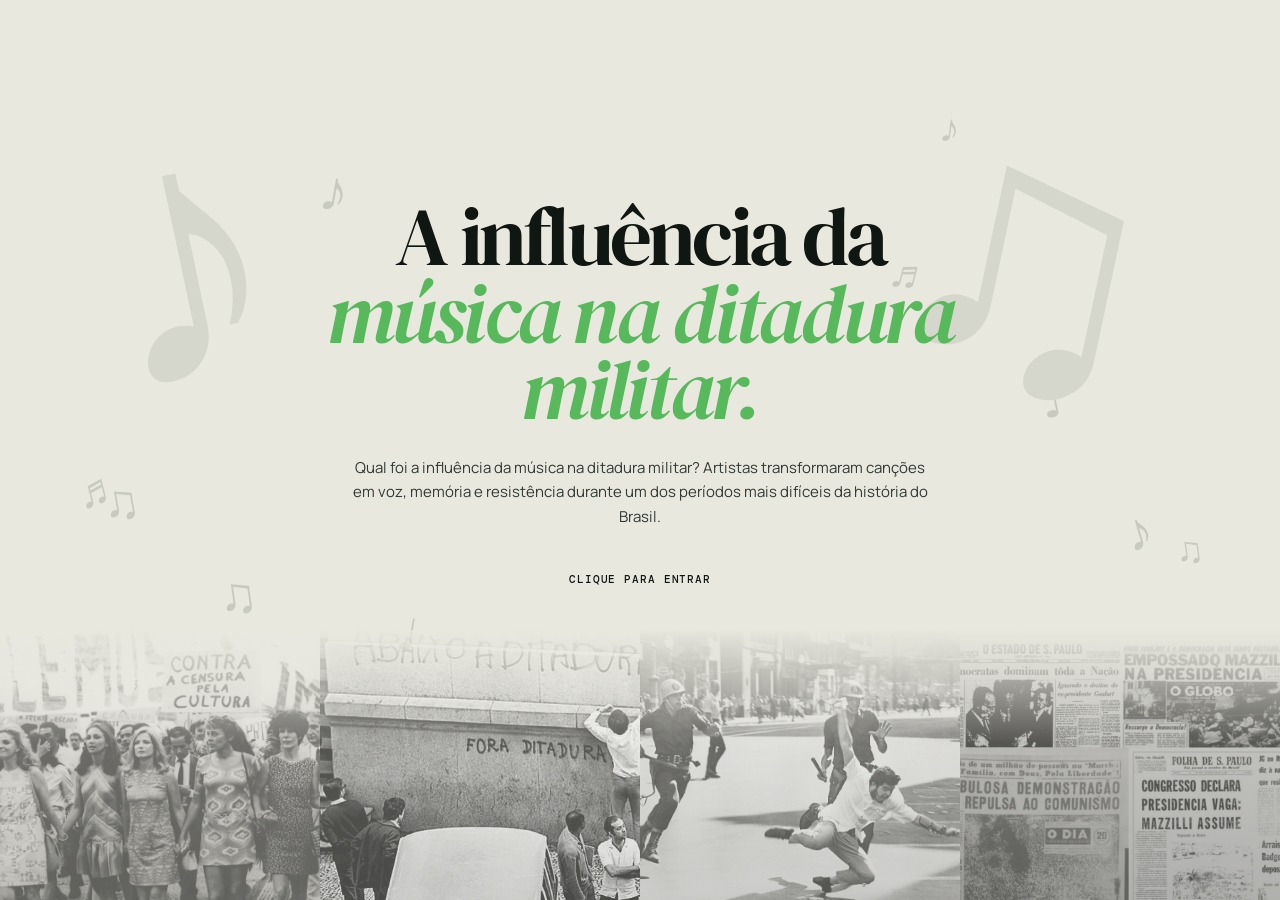
==== html/index.html @ 0ed1a844 "Add files via upload" ====
<!doctype html>
<html lang="pt-BR">
  <head>
    <meta charset="UTF-8" />
    <meta name="viewport" content="width=device-width, initial-scale=1.0" />
    <meta name="description" content="Arquivo musical da ditadura brasileira: vozes, canções e memórias." />
    <link rel="stylesheet" href="../css/style.css" />
    <title>Vozes em resistência | Arquivo musical</title>
  </head>
  <body class="pagina-capa">
    <main id="top">
      <a class="tela-inicial" href="selecao.html" aria-label="Entrar no arquivo musical">
        <span class="nota-pequena nota-pequena-1" aria-hidden="true">♪</span>
        <span class="nota-pequena nota-pequena-2" aria-hidden="true">♩</span>
        <span class="nota-pequena nota-pequena-3" aria-hidden="true">♫</span>
        <span class="nota-pequena nota-pequena-4" aria-hidden="true">♬</span>
        <span class="nota-pequena nota-pequena-5" aria-hidden="true">♪</span>
        <span class="nota-pequena nota-pequena-6" aria-hidden="true">♩</span>
        <span class="nota-pequena nota-pequena-7" aria-hidden="true">♫</span>
        <span class="nota-pequena nota-pequena-8" aria-hidden="true">♪</span>
        <span class="nota-pequena nota-pequena-9" aria-hidden="true">♬</span>
        <span class="nota-pequena nota-pequena-10" aria-hidden="true">♩</span>
        <span class="nota-pequena nota-pequena-11" aria-hidden="true">♫</span>
        <div class="capa-conteudo">
          <h1>A influência da<br><em>música na ditadura militar.</em></h1>
          <p class="intro-copy">Qual foi a influência da música na ditadura militar? Artistas transformaram canções em voz, memória e resistência durante um dos períodos mais difíceis da história do Brasil.</p>
          <span class="dica-entrada">Clique para entrar</span>
        </div>
        <div class="capa-galeria" aria-label="Imagens sobre a ditadura militar">
          <img src="../imagens/ditcapa/dit1.jpg" alt="Registro histórico da ditadura militar" />
          <img src="../imagens/ditcapa/dit2.jpg" alt="Manifestação durante a ditadura militar" />
          <img src="../imagens/ditcapa/dit3.jpg" alt="Cena histórica do período da ditadura militar" />
          <img src="../imagens/ditcapa/jornal.jpg" alt="Jornal sobre a ditadura militar" />
        </div>
      </a>
    </main>
    <script src="../js/main.js"></script>
  </body>
</html>
---- css/style.css ----
@import url('https://fonts.googleapis.com/css2?family=DM+Mono:wght@400;500&family=DM+Serif+Display:ital@0;1&family=Manrope:wght@400;500;600;700&display=swap');

:root {
  --ink: #101713;
  --paper: #e9e8df;
  --muted: #757a72;
  --green: #57b85c;
  --line: #c9cbc1;
  --serif: 'DM Serif Display', Georgia, serif;
  --sans: 'Manrope', sans-serif;
  --mono: 'DM Mono', monospace;
  color: var(--ink);
  background: var(--paper);
  font-family: var(--sans);
  -webkit-font-smoothing: antialiased;
}

* { box-sizing: border-box; }
html { scroll-behavior: smooth; }
body { margin: 0; background: var(--paper); overflow-x: hidden; }
body.pagina-selecao,
body.pagina-quiz { overflow: hidden; }
body { animation: pagina-entrando .75s cubic-bezier(.2, .7, .2, 1); }
body.pagina-saindo { opacity: 0; transform: translateY(-18px); transition: opacity .52s ease, transform .52s cubic-bezier(.76, 0, .24, 1); }
img { display: block; max-width: 100%; }
button { cursor: pointer; font: inherit; color: inherit; }
main { max-width: 1370px; margin: auto; }

@keyframes pagina-entrando {
  from { opacity: 0; transform: translateY(18px); }
  to { opacity: 1; transform: translateY(0); }
}

.tela-inicial {
  position: fixed;
  z-index: 10;
  inset: 0;
  display: flex;
  flex-direction: column;
  align-items: center;
  justify-content: center;
  min-height: 100svh;
  padding: 90px 22px 80px;
  overflow: hidden;
  background: var(--paper);
  cursor: pointer;
  text-align: center;
  transition: transform .75s cubic-bezier(.76, 0, .24, 1), opacity .5s;
  color: var(--ink);
  text-decoration: none;
}

.tela-inicial.capa-saindo { opacity: 0; pointer-events: none; transform: translateY(-100%); }

.capa-conteudo { position: relative; z-index: 1; width: min(100%, 820px); transform: translateY(-7vh); }
.capa-galeria { position: absolute; z-index: 0; right: 0; bottom: 0; left: 0; display: grid; grid-template-columns: repeat(4, minmax(0, 1fr)); height: min(30vh, 270px); opacity: .72; pointer-events: none; }
.capa-galeria::after { position: absolute; inset: 0; background: linear-gradient(180deg, var(--paper) 0%, rgba(233, 232, 223, .08) 42%, rgba(16, 23, 19, .12) 100%); content: ''; }
.capa-galeria img { width: 100%; height: 100%; object-fit: cover; filter: grayscale(.8) contrast(.92); }

.tela-inicial::before {
  position: absolute;
  top: 68px;
  left: 7%;
  color: #d6d7cc;
  content: '♪';
  font: 370px/1 var(--serif);
  transform: rotate(-12deg);
  pointer-events: none;
}

.tela-inicial::after {
  content: '♫';
  position: absolute;
  top: 68px;
  right: 9%;
  color: #d6d7cc;
  font: 370px/1 var(--serif);
  transform: rotate(12deg);
  pointer-events: none;
}

.nota-pequena { position: absolute; z-index: 0; color: #c8cabf; font: 58px/1 var(--serif); pointer-events: none; }
.nota-pequena-1 { top: 18%; left: 25%; transform: rotate(10deg); }
.nota-pequena-2 { top: 42%; right: 17%; font-size: 46px; transform: rotate(-12deg); }
.nota-pequena-3 { bottom: 31%; left: 17%; font-size: 52px; transform: rotate(-8deg); }
.nota-pequena-4 { top: 28%; right: 28%; font-size: 42px; transform: rotate(14deg); }
.nota-pequena-5 { bottom: 38%; right: 10%; font-size: 54px; transform: rotate(-16deg); }
.nota-pequena-6 { bottom: 27%; left: 31%; font-size: 44px; transform: rotate(9deg); }
.nota-pequena-7 { top: 53%; left: 8%; font-size: 50px; transform: rotate(-10deg); }
.nota-pequena-8 { top: 12%; right: 25%; font-size: 40px; transform: rotate(8deg); }
.nota-pequena-9 { bottom: 43%; left: 6%; font-size: 44px; transform: rotate(-14deg); }
.nota-pequena-10 { bottom: 20%; right: 27%; font-size: 48px; transform: rotate(12deg); }
.nota-pequena-11 { top: 59%; right: 6%; font-size: 38px; transform: rotate(-8deg); }

h1 {
  position: relative;
  z-index: 1;
  max-width: 820px;
  margin: 0 0 28px;
  color: #101713;
  font: 400 clamp(48px, 6.5vw, 92px)/.92 var(--serif);
  letter-spacing: -.045em;
}

em { color: var(--green); font-style: italic; }

.intro-copy {
  position: relative;
  z-index: 1;
  max-width: 590px;
  margin: 0 auto 42px;
  color: #303a32;
  font-size: 15px;
  line-height: 1.65;
}

.dica-entrada {
  position: relative;
  z-index: 1;
  display: block;
  width: 100%;
  color: #101713;
  font: 500 11px var(--mono);
  letter-spacing: .08em;
  text-align: center;
  text-transform: uppercase;
}

.acervo-musical {
  padding: 75px 5vw 190px;
  border-top: 1px solid var(--line);
  opacity: 0;
  visibility: hidden;
  pointer-events: none;
  transform: translateY(24px);
  transition: opacity .7s .2s, transform .7s .2s;
}

.menu-selecao,
.area-quiz {
  min-height: 100svh;
  padding: 13vh 7vw 12vh;
  opacity: 0;
  visibility: hidden;
  pointer-events: none;
  transform: translateY(24px);
  transition: opacity .7s .2s, transform .7s .2s;
}

.menu-selecao { position: relative; display: flex; flex-direction: column; justify-content: center; }
.menu-selecao h2,
.area-quiz h2,
.menu-selecao h1,
.area-quiz h1 { max-width: 760px; margin: 0 0 34px; font: 400 clamp(42px, 6vw, 78px)/.94 var(--serif); letter-spacing: -.035em; }
.grade-opcoes { display: grid; grid-template-columns: repeat(2, minmax(0, 1fr)); gap: 14px; max-width: 980px; }
.botao-opcao { position: relative; z-index: 2; display: flex; min-height: 148px; flex-direction: column; align-items: flex-start; justify-content: center; padding: 28px 58px 24px 28px; border: 1px solid var(--ink); border-radius: 7px; background: #dedfd6; color: var(--ink); text-align: left; text-decoration: none; transition: color .3s, background .3s, transform .3s; appearance: none; }
.botao-opcao:hover, .botao-opcao:focus-visible { color: var(--paper); background: var(--ink); transform: translateY(-4px); }
.botao-opcao:focus-visible { outline: 3px solid var(--green); outline-offset: 5px; }
.decoracao-escolhas { position: absolute; z-index: 1; color: #d6d7cc; font: 400 64px/1 var(--serif); text-shadow: 0 1px 0 rgba(16, 23, 19, .18); pointer-events: none; }
.decoracao-musicas { left: 4%; }
.decoracao-quiz { right: 4%; font-size: 78px; }
.decoracao-musicas-1 { top: 3%; }
.decoracao-musicas-2 { top: 4%; left: 30%; }
.decoracao-musicas-3 { top: 48%; left: 3%; }
.decoracao-musicas-4 { top: 64%; left: 17%; }
.decoracao-musicas-5 { top: 78%; left: 31%; }
.decoracao-musicas-6 { top: 91%; left: 8%; }
.decoracao-musicas-7 { top: 8%; left: 47%; }
.decoracao-quiz-1 { top: 5%; right: 4%; }
.decoracao-quiz-2 { top: 6%; right: 30%; }
.decoracao-quiz-3 { top: 49%; right: 3%; }
.decoracao-quiz-4 { top: 65%; right: 17%; }
.decoracao-quiz-5 { top: 79%; right: 31%; }
.decoracao-quiz-6 { top: 92%; right: 8%; }
.decoracao-quiz-7 { top: 9%; right: 47%; }
.decoracao-musicas-8 { top: 53%; left: 42%; }
.decoracao-musicas-9 { top: 72%; left: 23%; }
.decoracao-musicas-10 { top: 87%; left: 38%; }
.decoracao-quiz-8 { top: 54%; right: 42%; }
.decoracao-quiz-9 { top: 73%; right: 23%; }
.decoracao-quiz-10 { top: 88%; right: 38%; }
.decoracao-musicas-1 { transform: rotate(-12deg); }
.decoracao-musicas-3 { transform: rotate(-6deg); }
.decoracao-musicas-4 { transform: rotate(12deg); }
.decoracao-musicas-5 { transform: rotate(-10deg); }
.decoracao-musicas-6 { transform: rotate(7deg); }
.decoracao-quiz-1 { transform: rotate(10deg); }
.decoracao-quiz-3 { transform: rotate(6deg); }
.decoracao-quiz-4 { transform: rotate(-12deg); }
.decoracao-quiz-5 { transform: rotate(8deg); }
.decoracao-quiz-6 { transform: rotate(-6deg); }
.nome-opcao { margin-bottom: 7px; font: 400 clamp(28px, 3vw, 42px)/.95 var(--serif); }
.descricao-opcao { max-width: 470px; color: var(--muted); font-size: 14px; line-height: 1.5; }
.botao-opcao:hover .descricao-opcao, .botao-opcao:focus-visible .descricao-opcao { color: #b6beb4; }
.area-quiz { padding-top: 19vh; }
.quiz-em-breve { max-width: 470px; color: var(--muted); font-size: 16px; line-height: 1.65; }
.botao-iniciar-quiz,
.botao-proxima-quiz { margin-top: 28px; padding: 13px 21px; border: 1px solid var(--ink); border-radius: 999px; background: var(--ink); color: var(--paper); font: 11px var(--mono); letter-spacing: .05em; text-transform: uppercase; transition: background .2s, color .2s, transform .2s; }
.botao-iniciar-quiz:hover,
.botao-proxima-quiz:hover { background: var(--green); color: var(--ink); transform: translateY(-3px); }
.quiz-jogo,
.quiz-resultado { max-width: 850px; }
.quiz-apresentacao,
.quiz-jogo { width: min(850px, 100%); }
.quiz-apresentacao { display: flex; flex-direction: column; align-items: center; text-align: center; }
.quiz-apresentacao.quiz-saindo { opacity: 0; transform: translateY(-34px) scale(.97); transition: opacity .42s ease, transform .42s cubic-bezier(.76, 0, .24, 1); }
.quiz-apresentacao h1,
.quiz-apresentacao .quiz-em-breve { margin-right: auto; margin-left: auto; }
.pagina-quiz .quiz-apresentacao[hidden],
.pagina-quiz .quiz-jogo[hidden],
.pagina-quiz .quiz-resultado[hidden] { display: none !important; }
.quiz-resultado { margin-inline: auto; text-align: center; }
.quiz-resultado:not([hidden]) h2 { animation: resultado-acertos-aparecendo 1.1s cubic-bezier(.2, .7, .2, 1) both; }
.quiz-jogo:not([hidden]) { animation: quiz-conteudo-entrando .65s cubic-bezier(.2, .7, .2, 1); }
.quiz-jogo.quiz-trocando { opacity: 0; transform: translateY(-24px); transition: opacity .22s ease, transform .22s ease; }
.quiz-jogo:not([hidden]) .quiz-cabecalho,
.quiz-jogo:not([hidden]) h2,
.quiz-jogo:not([hidden]) .quiz-feedback,
.quiz-jogo:not([hidden]) .botao-proxima-quiz { animation: quiz-item-entrando .5s both cubic-bezier(.2, .7, .2, 1); }
.quiz-jogo:not([hidden]) h2 { animation-delay: .08s; }
.quiz-jogo:not([hidden]) .quiz-feedback { animation-delay: .34s; }
.quiz-jogo:not([hidden]) .botao-proxima-quiz { animation-delay: .4s; }
.quiz-resposta { animation: quiz-item-entrando .5s both cubic-bezier(.2, .7, .2, 1); }
.quiz-resposta:nth-child(1) { animation-delay: .16s; }
.quiz-resposta:nth-child(2) { animation-delay: .22s; }
.quiz-resposta:nth-child(3) { animation-delay: .28s; }
.quiz-resposta:nth-child(4) { animation-delay: .34s; }

@keyframes quiz-conteudo-entrando {
  from { opacity: 0; transform: translateY(22px); }
  to { opacity: 1; transform: translateY(0); }
}

@keyframes quiz-item-entrando {
  from { opacity: 0; transform: translateY(14px); }
  to { opacity: 1; transform: translateY(0); }
}

@keyframes resultado-acertos-aparecendo {
  0% { opacity: 0; transform: translateY(18px) scale(.72); }
  55% { opacity: 1; transform: translateY(-9px) scale(1.08); }
  72% { transform: translateY(4px) scale(.96); }
  86% { transform: translateY(-3px) scale(1.02); }
  100% { opacity: 1; transform: translateY(0) scale(1); }
}

.confetes-resultado { position: fixed; z-index: 4; inset: 0; overflow: hidden; pointer-events: none; }
.confete { position: absolute; top: var(--confete-y); left: var(--confete-x); width: var(--confete-tamanho); height: calc(var(--confete-tamanho) * 1.65); background: var(--confete-cor); opacity: 0; transform: translate(-50%, -50%) rotate(var(--confete-inclinacao)); animation: confete-caindo var(--confete-duracao) var(--confete-atraso) ease-in-out forwards; }

@keyframes confete-caindo {
  0% { opacity: 1; transform: translate3d(-50%, -50%, 0) rotate(0); }
  12% { opacity: 1; transform: translate3d(var(--confete-explosao-x), var(--confete-explosao-y), 0) rotate(260deg); }
  100% { opacity: .9; transform: translate3d(var(--confete-final-x), 115vh, 0) rotate(760deg); }
}
.quiz-cabecalho { display: flex; justify-content: space-between; gap: 20px; margin-bottom: 24px; color: var(--muted); font: 10px var(--mono); letter-spacing: .06em; text-transform: uppercase; }
.quiz-jogo h2,
.quiz-resultado h2 { max-width: 800px; margin: 0 0 24px; font: 400 clamp(26px, 3.5vw, 46px)/1.05 var(--serif); }
.quiz-resultado h2 { max-width: none; margin-bottom: 30px; color: var(--green); font-size: clamp(64px, 11vw, 138px); line-height: .9; }
.quiz-resultado #quiz-resultado-texto { max-width: 560px; margin: 0 auto 28px; color: var(--ink); font-size: 16px; line-height: 1.5; }
.quiz-respostas { display: grid; gap: 10px; }
.quiz-resposta { padding: 15px 18px; border: 1px solid var(--ink); background: transparent; color: var(--ink); font-size: 14px; line-height: 1.4; text-align: left; transition: background .2s, color .2s, border-color .2s; }
.quiz-resposta:hover:not(:disabled) { background: #dedfd6; }
.quiz-resposta:disabled { cursor: default; }
.quiz-resposta.correta { border-color: #2d7135; background: #d4ead4; color: #173c1d; }
.quiz-resposta.errada { border-color: #a63d36; background: #f1d5d1; color: #722d29; }
.quiz-feedback { min-height: 24px; margin: 18px 0 0; font-size: 14px; line-height: 1.5; }
.feedback-correto { color: #2d7135; }
.feedback-errado { color: #a63d36; }
.link-resultado { display: inline-block; margin-left: 8px; color: var(--paper); text-decoration: none; }

.pagina-selecao .menu-selecao,
.pagina-quiz .area-quiz,
.pagina-musicas .acervo-musical { opacity: 1; visibility: visible; pointer-events: auto; transform: translateY(0); }
.pagina-musicas main { position: relative; }
.pagina-musicas main,
.pagina-selecao main,
.pagina-quiz main { overflow-x: hidden; }
.pagina-musicas .acervo-musical { position: relative; z-index: 1; }
.pagina-musicas .rodape-site { position: relative; z-index: 2; }
.decoracao-musicas-pagina { position: absolute; z-index: 0; color: #d6d7cc; font: 400 64px/1 var(--serif); text-shadow: 0 1px 0 rgba(16, 23, 19, .18); pointer-events: none; }
.decoracao-musicas-pagina-1 { top: 3%; left: 4%; transform: rotate(-12deg); }
.decoracao-musicas-pagina-2 { top: 13%; right: 5%; transform: rotate(8deg); }
.decoracao-musicas-pagina-3 { top: 25%; left: 10%; transform: rotate(7deg); }
.decoracao-musicas-pagina-4 { top: 36%; right: 11%; transform: rotate(-10deg); }
.decoracao-musicas-pagina-5 { top: 48%; left: 4%; transform: rotate(-7deg); }
.decoracao-musicas-pagina-6 { top: 59%; right: 5%; transform: rotate(12deg); }
.decoracao-musicas-pagina-7 { top: 70%; left: 12%; transform: rotate(-9deg); }
.decoracao-musicas-pagina-8 { top: 80%; right: 12%; transform: rotate(6deg); }
.decoracao-musicas-pagina-9 { top: 89%; left: 5%; transform: rotate(10deg); }
.decoracao-musicas-pagina-10 { top: 96%; right: 6%; transform: rotate(-8deg); }
.decoracao-musicas-pagina-11 { top: 8%; left: 18%; transform: rotate(6deg); }
.decoracao-musicas-pagina-12 { top: 16%; right: 18%; transform: rotate(-11deg); }
.decoracao-musicas-pagina-13 { top: 21%; left: 2%; transform: rotate(13deg); }
.decoracao-musicas-pagina-14 { top: 29%; right: 2%; transform: rotate(-7deg); }
.decoracao-musicas-pagina-15 { top: 33%; left: 18%; transform: rotate(-9deg); }
.decoracao-musicas-pagina-16 { top: 41%; right: 20%; transform: rotate(8deg); }
.decoracao-musicas-pagina-17 { top: 45%; left: 8%; transform: rotate(12deg); }
.decoracao-musicas-pagina-18 { top: 52%; right: 20%; transform: rotate(-13deg); }
.decoracao-musicas-pagina-19 { top: 56%; left: 20%; transform: rotate(7deg); }
.decoracao-musicas-pagina-20 { top: 63%; right: 3%; transform: rotate(-8deg); }
.decoracao-musicas-pagina-21 { top: 67%; left: 3%; transform: rotate(10deg); }
.decoracao-musicas-pagina-22 { top: 73%; right: 20%; transform: rotate(-6deg); }
.decoracao-musicas-pagina-23 { top: 77%; left: 20%; transform: rotate(14deg); }
.decoracao-musicas-pagina-24 { top: 83%; right: 3%; transform: rotate(-10deg); }
.decoracao-musicas-pagina-25 { top: 86%; left: 17%; transform: rotate(8deg); }
.decoracao-musicas-pagina-26 { top: 92%; right: 20%; transform: rotate(-12deg); }
.decoracao-musicas-pagina-27 { top: 95%; left: 25%; transform: rotate(9deg); }
.decoracao-musicas-pagina-28 { top: 98%; right: 18%; transform: rotate(-7deg); }
.decoracao-musicas-pagina-29 { top: 12%; left: 30%; transform: rotate(11deg); }
.decoracao-musicas-pagina-30 { top: 38%; right: 30%; transform: rotate(-9deg); }
.decoracao-musicas-pagina-31 { top: 1%; left: 22%; transform: rotate(-8deg); }
.decoracao-musicas-pagina-32 { top: 2%; right: 22%; transform: rotate(10deg); }
.decoracao-musicas-pagina-33 { top: 6%; left: 42%; transform: rotate(7deg); }
.decoracao-musicas-pagina-34 { top: 7%; right: 40%; transform: rotate(-12deg); }
.decoracao-musicas-pagina-35 { top: 97%; left: 24%; transform: rotate(9deg); }
.decoracao-musicas-pagina-36 { top: 98%; right: 23%; transform: rotate(-10deg); }
.decoracao-musicas-pagina-37 { top: 94%; left: 43%; transform: rotate(-7deg); }
.decoracao-musicas-pagina-38 { top: 93%; right: 40%; transform: rotate(12deg); }
.decoracao-musicas-pagina-39 { top: 11%; left: 7%; transform: rotate(-11deg); }
.decoracao-musicas-pagina-40 { top: 14%; left: 36%; transform: rotate(8deg); }
.decoracao-musicas-pagina-41 { top: 18%; right: 7%; transform: rotate(-6deg); }
.decoracao-musicas-pagina-42 { top: 22%; right: 32%; transform: rotate(12deg); }
.decoracao-musicas-pagina-43 { top: 27%; left: 25%; transform: rotate(-8deg); }
.decoracao-musicas-pagina-44 { top: 30%; left: 46%; transform: rotate(10deg); }
.decoracao-musicas-pagina-45 { top: 34%; right: 24%; transform: rotate(-13deg); }
.decoracao-musicas-pagina-46 { top: 39%; left: 7%; transform: rotate(7deg); }
.decoracao-musicas-pagina-47 { top: 43%; left: 34%; transform: rotate(-10deg); }
.decoracao-musicas-pagina-48 { top: 46%; right: 8%; transform: rotate(9deg); }
.decoracao-musicas-pagina-49 { top: 50%; right: 35%; transform: rotate(-7deg); }
.decoracao-musicas-pagina-50 { top: 54%; left: 27%; transform: rotate(11deg); }
.decoracao-musicas-pagina-51 { top: 1%; left: 8%; transform: rotate(-8deg); }
.decoracao-musicas-pagina-52 { top: 4%; left: 19%; transform: rotate(11deg); }
.decoracao-musicas-pagina-53 { top: 9%; left: 31%; transform: rotate(-6deg); }
.decoracao-musicas-pagina-54 { top: 3%; left: 50%; transform: rotate(9deg); }
.decoracao-musicas-pagina-55 { top: 11%; left: 63%; transform: rotate(-12deg); }
.decoracao-musicas-pagina-56 { top: 5%; right: 19%; transform: rotate(7deg); }
.decoracao-musicas-pagina-57 { top: 14%; right: 8%; transform: rotate(-10deg); }
.decoracao-musicas-pagina-58 { top: 17%; left: 13%; transform: rotate(8deg); }
.decoracao-musicas-pagina-59 { top: 20%; left: 40%; transform: rotate(-9deg); }
.decoracao-musicas-pagina-60 { top: 16%; right: 34%; transform: rotate(12deg); }
.decoracao-musicas-pagina-61 { top: 23%; right: 17%; transform: rotate(-7deg); }
.decoracao-musicas-pagina-62 { top: 25%; left: 6%; transform: rotate(10deg); }
.pagina-selecao .menu-selecao { align-items: center; text-align: center; }
.pagina-quiz main { position: relative; }
.pagina-quiz .area-quiz { position: relative; z-index: 1; }
.pagina-quiz .voltar-capa { z-index: 2; }
.decoracao-quiz-pagina { position: absolute; z-index: 0; color: #d6d7cc; font: 400 78px/1 var(--serif); text-shadow: 0 1px 0 rgba(16, 23, 19, .18); pointer-events: none; }
.decoracao-quiz-pagina-1 { top: 3%; left: 4%; transform: rotate(10deg); }
.decoracao-quiz-pagina-2 { top: 15%; right: 8%; transform: rotate(-8deg); }
.decoracao-quiz-pagina-3 { top: 31%; left: 10%; transform: rotate(7deg); }
.decoracao-quiz-pagina-4 { top: 46%; right: 4%; transform: rotate(-12deg); }
.decoracao-quiz-pagina-5 { top: 58%; left: 5%; transform: rotate(-6deg); }
.decoracao-quiz-pagina-6 { top: 69%; right: 12%; transform: rotate(9deg); }
.decoracao-quiz-pagina-7 { top: 79%; left: 15%; transform: rotate(-10deg); }
.decoracao-quiz-pagina-8 { top: 86%; right: 5%; transform: rotate(6deg); }
.decoracao-quiz-pagina-9 { top: 23%; left: 22%; transform: rotate(12deg); }
.decoracao-quiz-pagina-10 { top: 74%; right: 25%; transform: rotate(-7deg); }
.decoracao-quiz-pagina-11 { top: 2%; left: 29%; transform: rotate(-10deg); }
.decoracao-quiz-pagina-12 { top: 8%; right: 30%; transform: rotate(8deg); }
.decoracao-quiz-pagina-13 { top: 91%; left: 27%; transform: rotate(10deg); }
.decoracao-quiz-pagina-14 { top: 95%; right: 29%; transform: rotate(-9deg); }
.pagina-quiz .area-quiz { display: flex; min-height: calc(100svh - 175px); flex-direction: column; align-items: center; justify-content: center; padding-top: 7vh; padding-bottom: 7vh; text-align: center; }
.pagina-quiz.quiz-iniciado .rodape-site { display: none; }
.pagina-quiz.quiz-iniciado .area-quiz { min-height: 100svh; }
.voltar-link { opacity: 1; visibility: visible; pointer-events: auto; text-decoration: none; }

.voltar-capa {
  position: fixed;
  z-index: 6;
  top: 14px;
  left: 14px;
  display: inline-flex;
  align-items: center;
  gap: 7px;
  width: auto;
  height: 38px;
  border: 1px solid var(--ink);
  border-radius: 999px;
  background: var(--paper);
  color: var(--ink);
  font: 11px var(--mono);
  letter-spacing: .04em;
  text-transform: uppercase;
  line-height: 1;
  padding: 0 14px 2px;
  opacity: 0;
  visibility: hidden;
  pointer-events: none;
  transition: opacity .35s, background .2s, transform .2s;
}

.voltar-capa.voltar-link { opacity: 1; visibility: visible; pointer-events: auto; }

.voltar-capa:hover { color: var(--paper); background: var(--ink); transform: translateX(-3px); }

.grade-cartoes-musicais {
  display: grid;
  grid-template-columns: repeat(3, 1fr);
  align-items: stretch;
  gap: 52px 19px;
}

.cartao-musical {
  min-width: 0;
  position: relative;
  width: calc(100% - 10px);
  height: 100%;
  justify-self: center;
  perspective: 1000px;
  cursor: pointer;
  transition: transform .25s;
}

.cartao-musical:hover { transform: translateY(-5px); }
.cartao-inner { position: relative; display: grid; height: 100%; transform-style: preserve-3d; transition: transform .65s cubic-bezier(.2, .7, .2, 1); }
.cartao-musical.expanded .cartao-inner { transform: rotateY(180deg); }
.cartao-frente,
.cartao-verso { grid-area: 1 / 1; min-height: 100%; backface-visibility: hidden; background: #dedfd6; border: 1px solid var(--ink); padding: 10px 10px 8px; }
.cartao-frente { display: flex; flex-direction: column; }
.cartao-verso { display: flex; flex-direction: column; justify-content: center; transform: rotateY(180deg); overflow-y: auto; padding: 10px 54px 62px 10px; }
.cartao-frente:hover { background: #d8dad0; }

.imagem-artista {
  position: relative;
  aspect-ratio: 1.13 / 1;
  overflow: hidden;
  background: #c6c7bd;
  border: 1px solid var(--ink);
}

.imagem-artista::after {
  content: '';
  position: absolute;
  inset: 0;
  background: linear-gradient(145deg, transparent 55%, rgba(0, 0, 0, .3));
  pointer-events: none;
}

.imagem-artista img {
  position: absolute;
  inset: 0;
  width: 100%;
  height: 100%;
  object-fit: cover;
  transition: filter .4s, transform .5s, opacity .35s;
}

.imagem-artista .imagem-cinza {
  filter: grayscale(1) contrast(.9);
  opacity: 1;
}

.imagem-artista .imagem-colorida {
  filter: grayscale(0) contrast(1);
  opacity: 0;
  visibility: hidden;
}

.cartao-musical:hover .imagem-cinza,
.cartao-musical.playing .imagem-cinza {
  opacity: 0;
}

.cartao-musical:hover .imagem-colorida,
.cartao-musical.playing .imagem-colorida {
  opacity: 1;
  visibility: visible;
  filter: grayscale(0) contrast(1);
  transform: scale(1.035);
}

.cartao-musical:hover img:not(.imagem-colorida),
.cartao-musical.playing img:not(.imagem-colorida) { filter: grayscale(.25) contrast(1); transform: scale(1.035); }

.botao-descricao {
  display: grid;
  place-items: center;
  width: 37px;
  height: 37px;
  flex: 0 0 37px;
  border: 2px solid var(--green);
  border-radius: 50%;
  background: var(--green);
  color: var(--ink);
  font-size: 19px;
}

.cartao-frente .botao-descricao {
  background: var(--ink);
  color: var(--paper);
}

.botao-descricao:hover,
.cartao-musical.expanded .botao-descricao {
  color: var(--ink);
  background: var(--green);
  border-color: var(--green);
  transform: rotate(45deg);
}

.informacoes-cartao { display: flex; align-items: start; justify-content: space-between; gap: 12px; min-height: 94px; padding-top: 16px; border-top: 1px solid var(--ink); }
.informacoes-cartao > div:first-child { min-width: 0; padding-right: 50px; }
.acao-descricao { position: absolute; right: 8px; bottom: 8px; display: flex; flex-direction: column; align-items: center; gap: 4px; }
.rotulo-descricao { color: #000; font: 10px var(--mono); text-transform: uppercase; }
.informacoes-cartao h2 { display: -webkit-box; height: auto; max-height: 2.1em; margin: 0 0 5px; overflow: hidden; font: 400 25px/1.05 var(--serif); -webkit-box-orient: vertical; -webkit-line-clamp: 2; line-clamp: 2; }
.informacoes-cartao p { margin: 0; color: var(--muted); font: 10px var(--mono); text-transform: uppercase; }
.cartao-musical.playing .cartao-frente,
.cartao-musical.playing .cartao-verso { border-color: var(--green); outline: 2px solid var(--green); outline-offset: 4px; }
.descricao-artista { margin: 0; color: #5c625b; font-size: 13px; line-height: 1.6; }
.cartao-verso .descricao-artista strong { color: var(--ink); font-family: var(--serif); font-size: 20px; font-weight: 400; }
.cartao-verso::-webkit-scrollbar { width: 5px; }
.cartao-verso::-webkit-scrollbar-thumb { background: var(--muted); border-radius: 5px; }
.rodape-site { border-top: 1px solid var(--ink); background: #dedfd6; color: var(--ink); }
.rodape-conteudo { display: flex; align-items: center; justify-content: space-between; gap: 32px; max-width: 1370px; min-height: 175px; margin: auto; padding: 28px 5vw 24px; }
.rodape-mensagem { max-width: 650px; }
.rodape-overline { margin: 0 0 8px; color: var(--muted); font: 9px var(--mono); letter-spacing: .08em; text-transform: uppercase; }
.rodape-mensagem h2 { max-width: 600px; margin: 0; font: 400 clamp(30px, 3.5vw, 44px)/.95 var(--serif); }
.rodape-frase { max-width: 480px; margin: 10px 0 14px; color: #5c625b; font-size: 13px; line-height: 1.4; }
.links-rodape { display: flex; align-items: center; gap: 22px; flex-wrap: wrap; }
.link-capa,
.link-acervo { color: #2f6f38; font: 11px var(--mono); text-decoration: none; text-transform: uppercase; }
.link-capa:hover,
.link-acervo:hover { color: var(--ink); }
.rodape-marca { display: flex; flex-direction: column; align-items: flex-end; gap: 13px; color: #aeb6ab; font: 10px var(--mono); text-align: right; text-transform: uppercase; }
.rodape-marca img { width: min(180px, 25vw); max-height: 105px; object-fit: contain; }

.player-audio {
  position: fixed;
  z-index: 5;
  right: 0;
  bottom: 0;
  left: 0;
  display: flex;
  align-items: center;
  gap: 18px;
  min-height: 77px;
  padding: 12px 5vw;
  border-top: 1px solid #3d463d;
  background: #202721;
  color: #f4f3e9;
  opacity: 0;
  pointer-events: none;
  transform: translateY(100%);
  transition: opacity .45s ease, transform .45s cubic-bezier(.2, .7, .2, 1);
}

.player-visivel .player-audio { opacity: 1; visibility: visible; pointer-events: auto; transform: translateY(0); }
.player-no-final .player-audio { opacity: 0; pointer-events: none; transform: translateY(100%); }
.arte-player {
  display: grid;
  place-items: center;
  width: 48px;
  height: 48px;
  background: var(--green) center/cover no-repeat;
  color: var(--ink);
  font: 27px var(--serif);
  overflow: hidden;
}

.arte-player img {
  width: 100%;
  height: 100%;
  object-fit: cover;
  display: block;
}
.musica-atual { display: flex; flex-direction: column; min-width: 195px; }
.musica-atual small { color: var(--green); font: 9px var(--mono); }
.musica-atual strong { margin: 3px 0; font: 17px var(--serif); }
.musica-atual span { color: #9aa39a; font: 10px var(--mono); }
.acoes-player { position: relative; left: -18px; display: flex; align-items: center; gap: 8px; }
.botao-player { display: grid; place-items: center; width: 36px; height: 36px; padding: 0; border: 1px solid #718071; border-radius: 50%; background: transparent; color: var(--green); font: 500 16px/1 var(--mono); }
.botao-player:hover,
.botao-player:focus-visible { border-color: var(--green); background: var(--green); color: var(--ink); }
.botao-fechar { font-size: 24px; }
.botao-pausar { font-size: 16px; }
.botao-pausar.tocando { font-size: 0; }
.botao-pausar.tocando::before { width: 10px; height: 10px; background: currentColor; content: ''; }
.player-controles { display: flex; align-items: center; gap: 14px; flex: 1; min-width: 0; }
.progress { position: relative; left: -18px; flex: 1; height: 3px; background: #596258; cursor: pointer; min-width: 120px; }
.progress span { position: relative; display: block; width: 0%; height: 100%; background: var(--green); transition: width .12s linear; }
.progress.dragging span { transition: none; }
.progress span::after {
  content: '';
  position: absolute;
  top: 50%;
  right: -6px;
  width: 12px;
  height: 12px;
  border-radius: 50%;
  background: var(--green);
  border: 2px solid #202721;
  transform: translateY(-50%);
  box-shadow: 0 0 0 2px rgba(87, 184, 92, 0.2);
}
.controles-volume { display: inline-flex; align-items: center; gap: 8px; color: #f4f3e9; font: 10px var(--mono); }
.volume-slider {
  width: 90px;
  height: 4px;
  accent-color: var(--green);
  cursor: pointer;
}
.volume-btn { display: inline-flex; align-items: center; justify-content: center; width: 24px; height: 24px; padding: 0; border: 1px solid #718071; border-radius: 50%; background: transparent; color: #f4f3e9; font-size: 16px; line-height: 1; text-align: center; }

@media (max-width: 980px) {
  .grade-cartoes-musicais { grid-template-columns: repeat(2, minmax(0, 1fr)); gap: 38px 18px; }
  .acervo-musical { padding-inline: 4vw; }
}

@media (max-width: 760px) {
  .tela-inicial { padding-top: 70px; padding-bottom: 70px; }
  .tela-inicial::after { right: -10%; top: 120px; font-size: 240px; }
  .intro-copy { max-width: 500px; }
  .menu-selecao, .area-quiz { padding-inline: 5vw; }
  .grade-cartoes-musicais { grid-template-columns: repeat(2, minmax(0, 1fr)); gap: 30px 14px; }
  .informacoes-cartao h2 { font-size: 20px; }
  .musica-atual { min-width: 0; flex: 1; }
  .acervo-musical { padding-top: 82px; }
  .cartao-musical { width: 100%; }
  .decoracao-musicas-pagina { font-size: 46px; }
  .decoracao-quiz-pagina { font-size: 56px; }
}

@media (max-width: 560px) {
  .tela-inicial { padding-inline: 18px; }
  .pagina-quiz .rodape-site { display: none; }
  .capa-conteudo { transform: translateY(-4vh); }
  .capa-galeria { grid-template-columns: repeat(2, minmax(0, 1fr)); height: 34vh; opacity: .64; }
  .nota-pequena { font-size: 38px; }
  .nota-pequena-1 { top: 20%; left: 12%; }
  .nota-pequena-2 { top: 39%; right: 8%; font-size: 32px; }
  .nota-pequena-3 { bottom: 34%; left: 8%; font-size: 34px; }
  .nota-pequena-4 { top: 29%; right: 7%; font-size: 30px; }
  .nota-pequena-5 { bottom: 39%; right: 5%; font-size: 36px; }
  .nota-pequena-6 { bottom: 28%; left: 30%; font-size: 32px; }
  .nota-pequena-7 { top: 52%; left: 4%; font-size: 34px; }
  .nota-pequena-8 { top: 12%; right: 18%; font-size: 28px; }
  .nota-pequena-9 { bottom: 43%; left: 3%; font-size: 30px; }
  .nota-pequena-10 { bottom: 21%; right: 22%; font-size: 32px; }
  .nota-pequena-11 { top: 59%; right: 3%; font-size: 28px; }
  .tela-inicial::before { top: 160px; left: -18%; font-size: 180px; }
  .tela-inicial::after { right: -18%; top: 160px; font-size: 180px; }
  h1 { font-size: clamp(36px, 12vw, 48px); }
  .intro-copy { font-size: 14px; }
  .menu-selecao h2, .area-quiz h2, .menu-selecao h1, .area-quiz h1 { margin-bottom: 22px; }
  .pagina-quiz .area-quiz { min-height: calc(100svh - 250px); padding-top: 4vh; padding-bottom: 4vh; }
  .pagina-quiz .area-quiz h1 { font-size: clamp(34px, 10vw, 46px); }
  .quiz-em-breve { max-width: 390px; font-size: 13px; line-height: 1.45; }
  .quiz-jogo h2 { font-size: clamp(24px, 7vw, 34px); }
  .quiz-resposta { padding: 11px 13px; font-size: 13px; }
  .botao-iniciar-quiz, .botao-proxima-quiz { min-height: 42px; margin-top: 18px; padding: 11px 16px; }
  .quiz-resultado h2 { font-size: clamp(56px, 18vw, 90px); }
  .grade-opcoes { grid-template-columns: 1fr; }
  .botao-opcao { min-height: 132px; }
  .decoracao-escolhas { font-size: 46px; }
  .decoracao-musicas { left: -20px; }
  .decoracao-quiz { right: -20px; font-size: 58px; }
  .grade-cartoes-musicais { grid-template-columns: 1fr; }
  .acervo-musical { padding: 82px 18px 170px; }
  .rodape-conteudo { align-items: flex-start; flex-direction: column; gap: 24px; min-height: 250px; padding: 28px 18px 24px; }
  .rodape-mensagem h2 { font-size: clamp(30px, 10vw, 42px); }
  .rodape-frase { font-size: 13px; }
  .rodape-marca { align-items: flex-start; text-align: left; }
  .rodape-marca img { width: 155px; }
  .voltar-capa { top: 10px; left: 10px; height: 40px; padding-inline: 12px; }
  .botao-descricao { width: 44px; height: 44px; flex-basis: 44px; }
  .player-audio {
    flex-wrap: wrap;
    align-items: center;
    gap: 10px 12px;
    padding: 12px 16px 16px;
  }
  .arte-player { width: 40px; height: 40px; flex-shrink: 0; }
  .musica-atual {
    flex: 1 1 calc(100% - 52px);
    min-width: 0;
  }
  .acoes-player { margin-left: auto; }
  .player-controles {
    display: grid;
    grid-template-columns: minmax(0, 1fr) auto;
    flex: 1 0 100%;
    width: 100%;
    order: 3;
    gap: 12px;
  }
  .progress {
    grid-column: 1 / -1;
    left: 0;
    min-width: 0;
    flex: none;
    width: 100%;
  }
  .controles-volume { grid-column: 2; grid-row: 2; margin-left: auto; }
  .volume-btn { width: 32px; height: 32px; }
  .volume-slider { width: 78px; }
  .botao-player { width: 40px; height: 40px; }
  .decoracao-musicas-pagina,
  .decoracao-quiz-pagina {
    font-size: 30px;
    opacity: .52;
    text-shadow: 0 1px 0 rgba(16, 23, 19, .12);
  }
}

@media (max-width: 420px) {
  .tela-inicial::after { top: 180px; font-size: 150px; }
  .informacoes-cartao h2 { font-size: 18px; }
  .musica-atual strong { font-size: 15px; }
  .musica-atual span { font-size: 9px; }
}
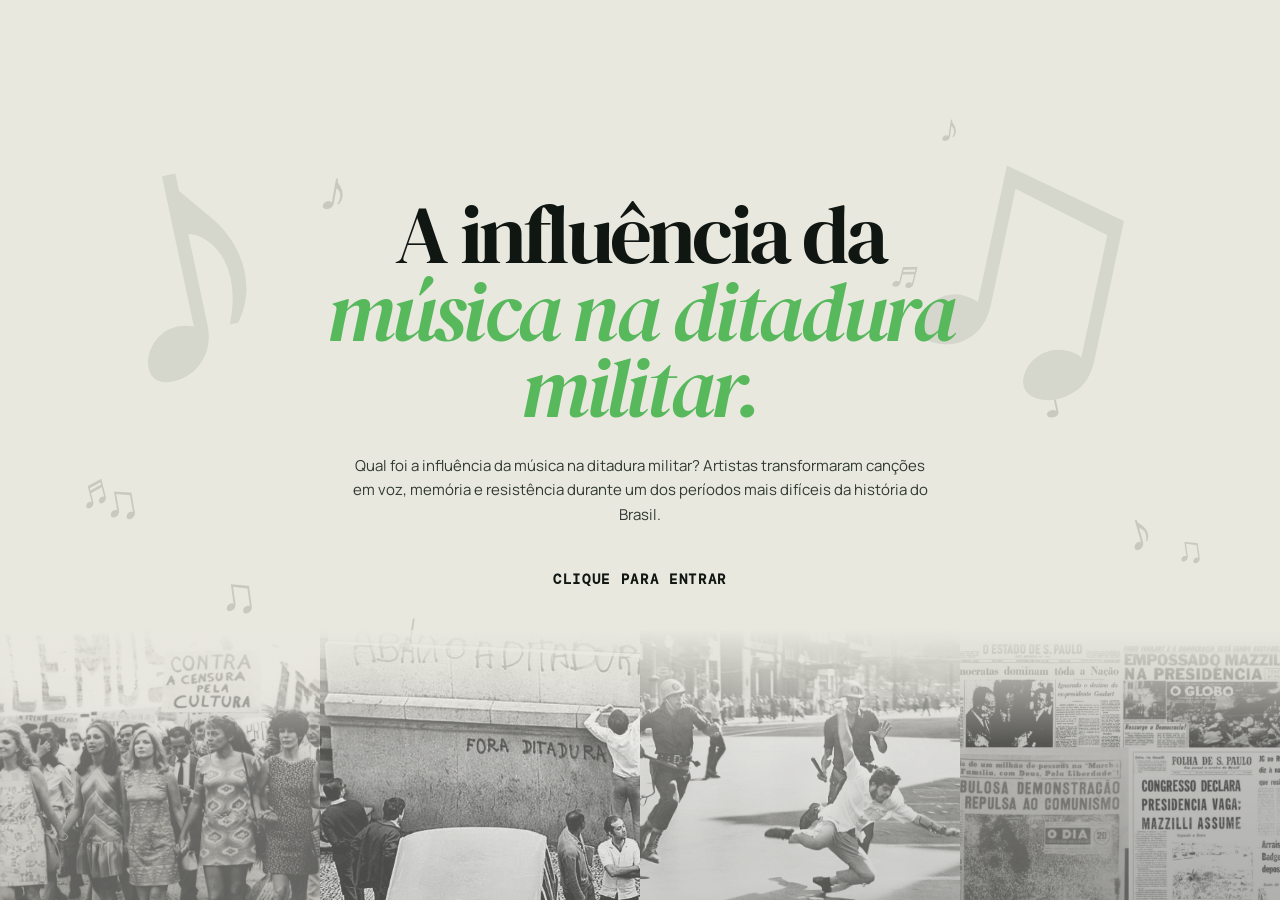
==== commit 01bf775a: "Fixing bugs Com a execução do site no primeiro dia de apresentação, foram identificados alguns probl" ====
--- a/html/index.html
+++ b/html/index.html
@@ -7,7 +7,7 @@
     <link rel="stylesheet" href="../css/style.css" />
     <title>Vozes em resistência | Arquivo musical</title>
   </head>
-  <body class="pagina-capa">
+  <body>
     <main id="top">
       <a class="tela-inicial" href="selecao.html" aria-label="Entrar no arquivo musical">
         <span class="nota-pequena nota-pequena-1" aria-hidden="true">♪</span>
@@ -27,10 +27,10 @@
           <span class="dica-entrada">Clique para entrar</span>
         </div>
         <div class="capa-galeria" aria-label="Imagens sobre a ditadura militar">
-          <img src="../imagens/ditcapa/dit1.jpg" alt="Registro histórico da ditadura militar" />
-          <img src="../imagens/ditcapa/dit2.jpg" alt="Manifestação durante a ditadura militar" />
-          <img src="../imagens/ditcapa/dit3.jpg" alt="Cena histórica do período da ditadura militar" />
-          <img src="../imagens/ditcapa/jornal.jpg" alt="Jornal sobre a ditadura militar" />
+          <img src="../imagens/ditcapa/ditadura-01.jpg" alt="Registro histórico da ditadura militar" />
+          <img src="../imagens/ditcapa/ditadura-02.jpg" alt="Manifestação durante a ditadura militar" />
+          <img src="../imagens/ditcapa/ditadura-03.jpg" alt="Cena histórica do período da ditadura militar" />
+          <img src="../imagens/ditcapa/ditadura-jornal.jpg" alt="Jornal sobre a ditadura militar" />
         </div>
       </a>
     </main>
--- a/css/style.css
+++ b/css/style.css
@@ -16,10 +16,9 @@
 }
 
 * { box-sizing: border-box; }
-html { scroll-behavior: smooth; }
-body { margin: 0; background: var(--paper); overflow-x: hidden; }
-body.pagina-selecao,
-body.pagina-quiz { overflow: hidden; }
+html { scroll-behavior: smooth; overflow-x: hidden; }
+body { margin: 0; background: var(--paper); overflow-x: hidden; overflow-y: auto; }
+body.pagina-selecao { overflow: hidden; }
 body { animation: pagina-entrando .75s cubic-bezier(.2, .7, .2, 1); }
 body.pagina-saindo { opacity: 0; transform: translateY(-18px); transition: opacity .52s ease, transform .52s cubic-bezier(.76, 0, .24, 1); }
 img { display: block; max-width: 100%; }
@@ -120,8 +119,8 @@
   display: block;
   width: 100%;
   color: #101713;
-  font: 500 11px var(--mono);
-  letter-spacing: .08em;
+  font: 700 14px var(--mono);
+  letter-spacing: .12em;
   text-align: center;
   text-transform: uppercase;
 }
@@ -159,14 +158,14 @@
 .decoracao-escolhas { position: absolute; z-index: 1; color: #d6d7cc; font: 400 64px/1 var(--serif); text-shadow: 0 1px 0 rgba(16, 23, 19, .18); pointer-events: none; }
 .decoracao-musicas { left: 4%; }
 .decoracao-quiz { right: 4%; font-size: 78px; }
-.decoracao-musicas-1 { top: 3%; }
+.decoracao-musicas-1 { top: 3%; transform: rotate(-12deg); }
 .decoracao-musicas-2 { top: 4%; left: 30%; }
 .decoracao-musicas-3 { top: 48%; left: 3%; }
 .decoracao-musicas-4 { top: 64%; left: 17%; }
 .decoracao-musicas-5 { top: 78%; left: 31%; }
 .decoracao-musicas-6 { top: 91%; left: 8%; }
 .decoracao-musicas-7 { top: 8%; left: 47%; }
-.decoracao-quiz-1 { top: 5%; right: 4%; }
+.decoracao-quiz-1 { top: 5%; right: 4%; transform: rotate(10deg); }
 .decoracao-quiz-2 { top: 6%; right: 30%; }
 .decoracao-quiz-3 { top: 49%; right: 3%; }
 .decoracao-quiz-4 { top: 65%; right: 17%; }
@@ -179,12 +178,10 @@
 .decoracao-quiz-8 { top: 54%; right: 42%; }
 .decoracao-quiz-9 { top: 73%; right: 23%; }
 .decoracao-quiz-10 { top: 88%; right: 38%; }
-.decoracao-musicas-1 { transform: rotate(-12deg); }
 .decoracao-musicas-3 { transform: rotate(-6deg); }
 .decoracao-musicas-4 { transform: rotate(12deg); }
 .decoracao-musicas-5 { transform: rotate(-10deg); }
 .decoracao-musicas-6 { transform: rotate(7deg); }
-.decoracao-quiz-1 { transform: rotate(10deg); }
 .decoracao-quiz-3 { transform: rotate(6deg); }
 .decoracao-quiz-4 { transform: rotate(-12deg); }
 .decoracao-quiz-5 { transform: rotate(8deg); }
@@ -244,21 +241,25 @@
   100% { opacity: 1; transform: translateY(0) scale(1); }
 }
 
-.confetes-resultado { position: fixed; z-index: 4; inset: 0; overflow: hidden; pointer-events: none; }
-.confete { position: absolute; top: var(--confete-y); left: var(--confete-x); width: var(--confete-tamanho); height: calc(var(--confete-tamanho) * 1.65); background: var(--confete-cor); opacity: 0; transform: translate(-50%, -50%) rotate(var(--confete-inclinacao)); animation: confete-caindo var(--confete-duracao) var(--confete-atraso) ease-in-out forwards; }
+.confetes-resultado { position: fixed; z-index: 50; inset: 0; width: 100vw; height: 100vh; overflow: hidden; pointer-events: none; }
+.confete { position: absolute; top: var(--confete-y); left: var(--confete-x); width: var(--confete-tamanho); height: calc(var(--confete-tamanho) * 1.65); background: var(--confete-cor); opacity: 0; transform: translate(-50%, -50%) rotate(var(--confete-inclinacao)); animation: confete-caindo var(--confete-duracao) var(--confete-atraso) linear forwards; }
 
 @keyframes confete-caindo {
-  0% { opacity: 1; transform: translate3d(-50%, -50%, 0) rotate(0); }
-  12% { opacity: 1; transform: translate3d(var(--confete-explosao-x), var(--confete-explosao-y), 0) rotate(260deg); }
-  100% { opacity: .9; transform: translate3d(var(--confete-final-x), 115vh, 0) rotate(760deg); }
-}
-.quiz-cabecalho { display: flex; justify-content: space-between; gap: 20px; margin-bottom: 24px; color: var(--muted); font: 10px var(--mono); letter-spacing: .06em; text-transform: uppercase; }
+  0% { opacity: 0; transform: translate3d(-50%, -60%, 0) rotate(0deg); }
+  8% { opacity: .9; }
+  94% { opacity: .9; }
+  100% { opacity: 0; transform: translate3d(var(--confete-final-x), var(--confete-final-y), 0) rotate(720deg); }
+}
+.quiz-cabecalho { display: flex; justify-content: space-between; gap: 20px; margin-bottom: 24px; color: var(--muted); font: 700 12px var(--mono); letter-spacing: .08em; text-transform: uppercase; }
+.quiz-cabecalho span { display: inline-block; padding: 8px 12px; border-radius: 999px; background: rgba(16, 23, 19, .04); }
+#quiz-progresso { font-size: 15px; letter-spacing: .1em; color: var(--ink); background: rgba(87, 184, 92, .12); border: 1px solid rgba(87, 184, 92, .35); }
+#quiz-pontuacao { font-size: 13px; }
 .quiz-jogo h2,
-.quiz-resultado h2 { max-width: 800px; margin: 0 0 24px; font: 400 clamp(26px, 3.5vw, 46px)/1.05 var(--serif); }
+.quiz-resultado h2 { max-width: 800px; margin: 0 0 24px; font: 400 clamp(28px, 3.8vw, 48px)/1.08 var(--serif); }
 .quiz-resultado h2 { max-width: none; margin-bottom: 30px; color: var(--green); font-size: clamp(64px, 11vw, 138px); line-height: .9; }
 .quiz-resultado #quiz-resultado-texto { max-width: 560px; margin: 0 auto 28px; color: var(--ink); font-size: 16px; line-height: 1.5; }
 .quiz-respostas { display: grid; gap: 10px; }
-.quiz-resposta { padding: 15px 18px; border: 1px solid var(--ink); background: transparent; color: var(--ink); font-size: 14px; line-height: 1.4; text-align: left; transition: background .2s, color .2s, border-color .2s; }
+.quiz-resposta { padding: 17px 20px; border: 1px solid var(--ink); background: transparent; color: var(--ink); font-size: 20px; line-height: 1.5; text-align: left; transition: background .2s, color .2s, border-color .2s; }
 .quiz-resposta:hover:not(:disabled) { background: #dedfd6; }
 .quiz-resposta:disabled { cursor: default; }
 .quiz-resposta.correta { border-color: #2d7135; background: #d4ead4; color: #173c1d; }
@@ -417,7 +418,7 @@
 .cartao-frente,
 .cartao-verso { grid-area: 1 / 1; min-height: 100%; backface-visibility: hidden; background: #dedfd6; border: 1px solid var(--ink); padding: 10px 10px 8px; }
 .cartao-frente { display: flex; flex-direction: column; }
-.cartao-verso { display: flex; flex-direction: column; justify-content: center; transform: rotateY(180deg); overflow-y: auto; padding: 10px 54px 62px 10px; }
+.cartao-verso { display: flex; flex-direction: column; justify-content: center; transform: rotateY(180deg); overflow: visible; padding: 10px 54px 62px 10px; }
 .cartao-frente:hover { background: #d8dad0; }
 
 .imagem-artista {
@@ -510,6 +511,111 @@
 .cartao-verso .descricao-artista strong { color: var(--ink); font-family: var(--serif); font-size: 20px; font-weight: 400; }
 .cartao-verso::-webkit-scrollbar { width: 5px; }
 .cartao-verso::-webkit-scrollbar-thumb { background: var(--muted); border-radius: 5px; }
+.playlist-spotify {
+  position: relative;
+  z-index: 3;
+  max-width: 1370px;
+  margin: -12px auto 0;
+  padding: 0 5vw 60px;
+}
+
+.playlist-card {
+  position: relative;
+  z-index: 4;
+  display: grid;
+  grid-template-columns: 260px minmax(0, 1fr) 180px;
+  gap: 28px;
+  align-items: center;
+  border: 1px solid var(--ink);
+  background: rgba(222, 223, 214, .96);
+  padding: 24px;
+  box-shadow: 0 12px 30px rgba(16, 23, 19, .08);
+}
+
+.playlist-capa {
+  width: 100%;
+  aspect-ratio: 1;
+  border: 1px solid var(--ink);
+  overflow: hidden;
+  background: #c7c9bf;
+}
+
+.playlist-capa img,
+.playlist-qr img {
+  width: 100%;
+  height: 100%;
+  object-fit: cover;
+  display: block;
+}
+
+.playlist-info {
+  min-width: 0;
+}
+
+.playlist-overline {
+  margin: 0 0 10px;
+  color: var(--muted);
+  font: 10px var(--mono);
+  letter-spacing: .08em;
+  text-transform: uppercase;
+}
+
+.playlist-info h3 {
+  margin: 0 0 12px;
+  font: 400 clamp(28px, 3vw, 42px)/.95 var(--serif);
+}
+
+.playlist-info p {
+  margin: 0;
+  color: #3a403c;
+  font-size: 15px;
+  line-height: 1.6;
+}
+
+.botao-playlist {
+  display: inline-flex;
+  margin-top: 18px;
+  padding: 12px 18px;
+  border: 1px solid var(--ink);
+  border-radius: 999px;
+  background: var(--ink);
+  color: var(--paper);
+  font: 11px var(--mono);
+  letter-spacing: .08em;
+  text-transform: uppercase;
+  text-decoration: none;
+  transition: background .2s, color .2s, transform .2s;
+}
+
+.botao-playlist:hover,
+.botao-playlist:focus-visible {
+  background: var(--green);
+  color: var(--ink);
+  transform: translateY(-2px);
+}
+
+.playlist-qr {
+  display: flex;
+  flex-direction: column;
+  align-items: center;
+  gap: 12px;
+  text-align: center;
+}
+
+.playlist-qr img {
+  width: 180px;
+  height: 180px;
+  border: 1px solid var(--ink);
+  background: #fff;
+}
+
+.playlist-qr span {
+  color: var(--muted);
+  font: 10px var(--mono);
+  letter-spacing: .08em;
+  text-transform: uppercase;
+}
+
 .rodape-site { border-top: 1px solid var(--ink); background: #dedfd6; color: var(--ink); }
 .rodape-conteudo { display: flex; align-items: center; justify-content: space-between; gap: 32px; max-width: 1370px; min-height: 175px; margin: auto; padding: 28px 5vw 24px; }
 .rodape-mensagem { max-width: 650px; }
